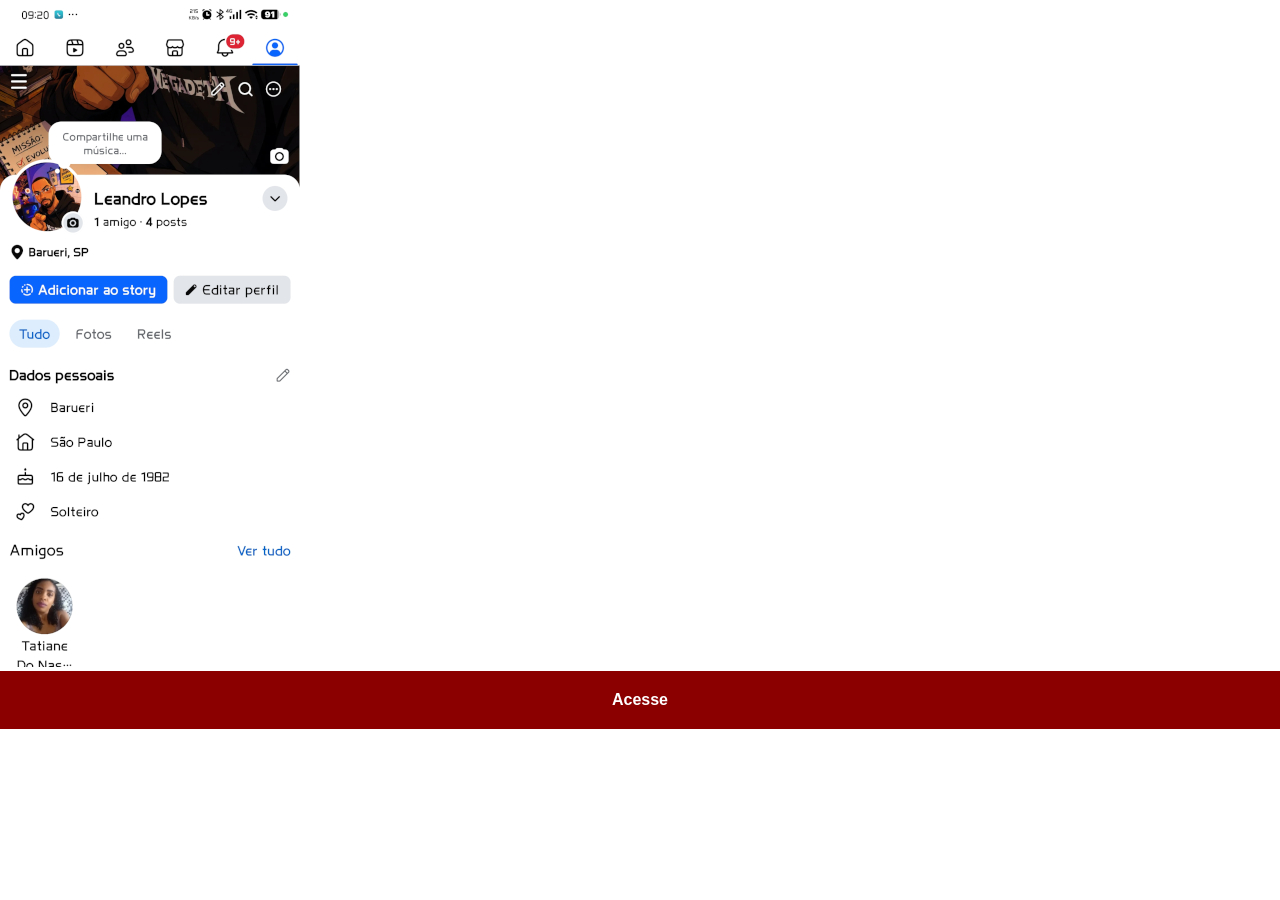
==== facebook.html @ 149153d3 "atualizei as telas" ====
<!DOCTYPE html>
<html lang="pt-br">
<head>
    <meta charset="UTF-8">
    <meta name="viewport" content="width=device-width, initial-scale=1.0">
    <title>Facebook</title>
    <style>
        *{
            margin:0px;
            padding:0px;
            font-family: arial;
        }
        ::-webkit-scrollbar{
            width: 0px;
            height: 0px;
        }
        a{
            display: block;
            background-color:darkred;
            color:white;
            padding:20px;
            text-align:center;
            font-weight: bold;
            text-decoration: none;
        }
        a:hover{
            background-color:red;
        }
    </style>
</head>
<body>
    <img src="imagens/tela-facebook2.jpg" alt="Facebook"><a href="https://www.facebook.com/leandrolc44/" target="_blank">Acesse</a>
</body>
</html>
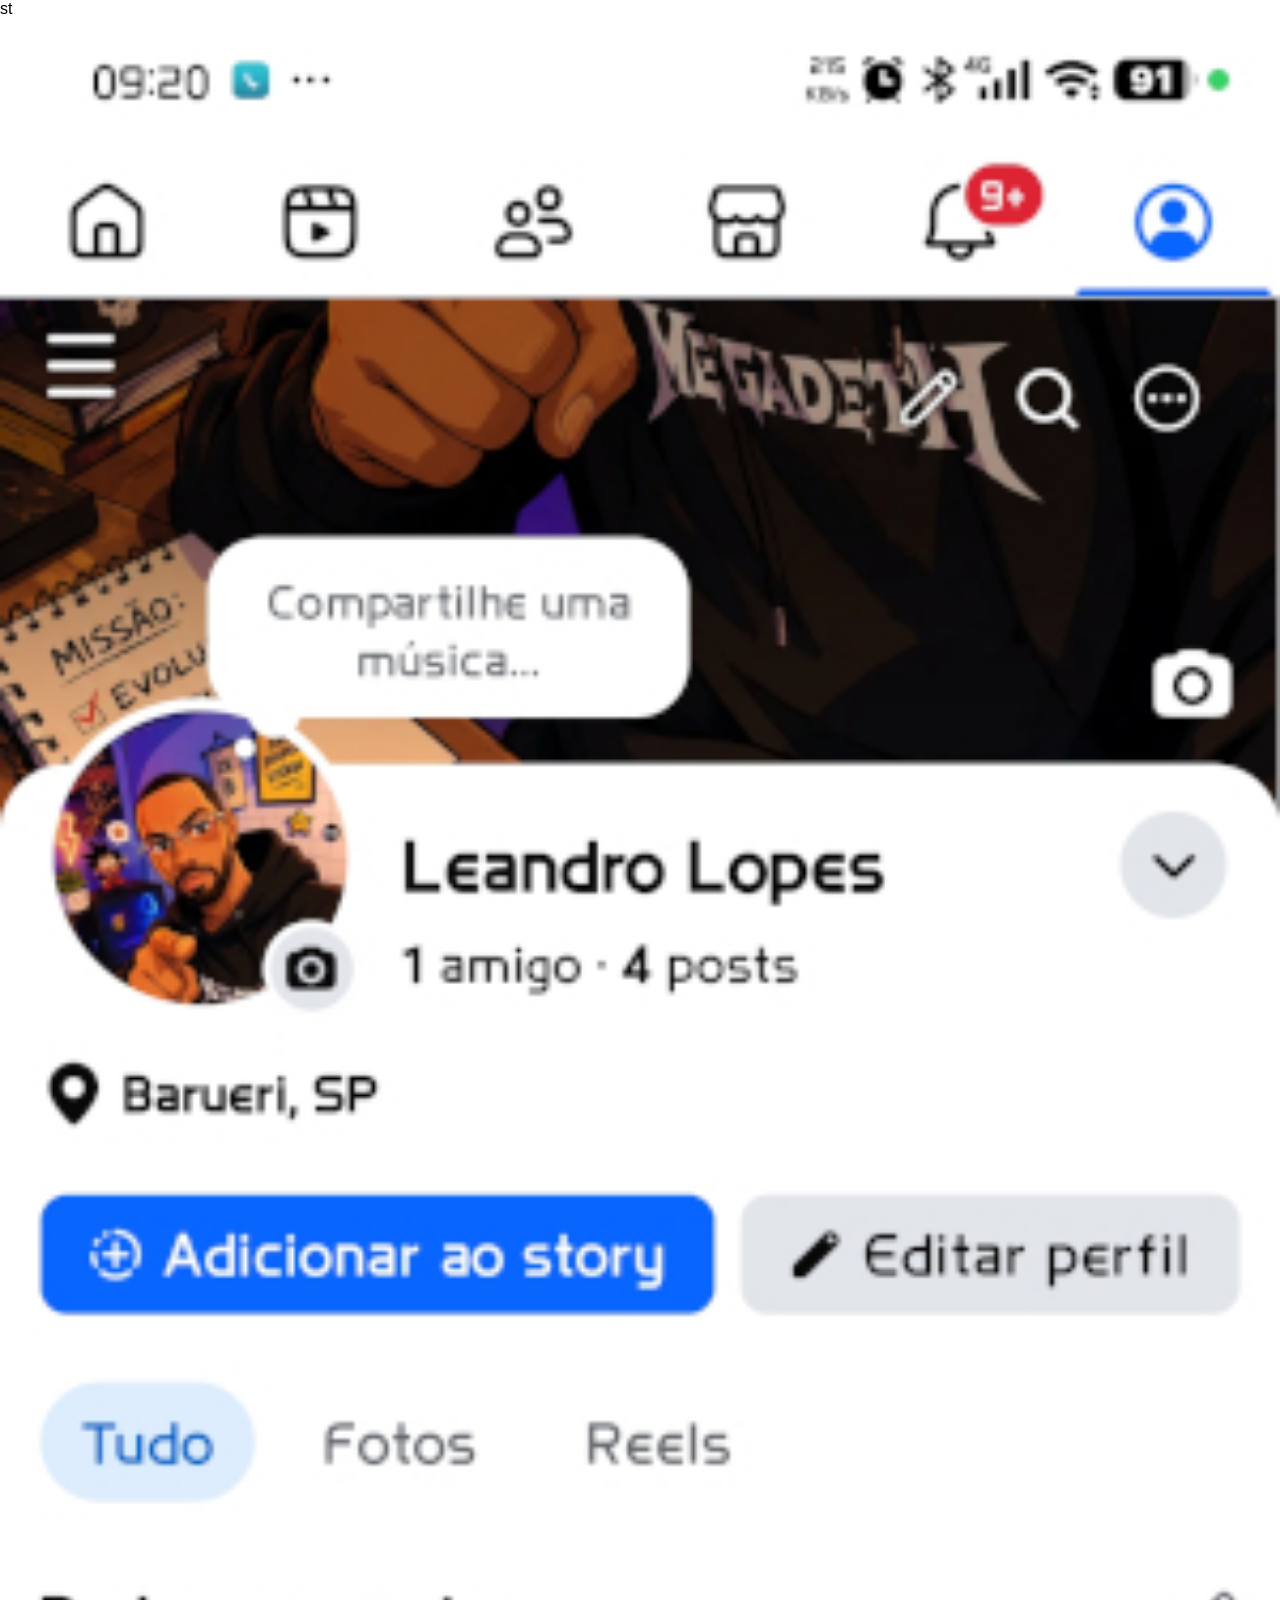
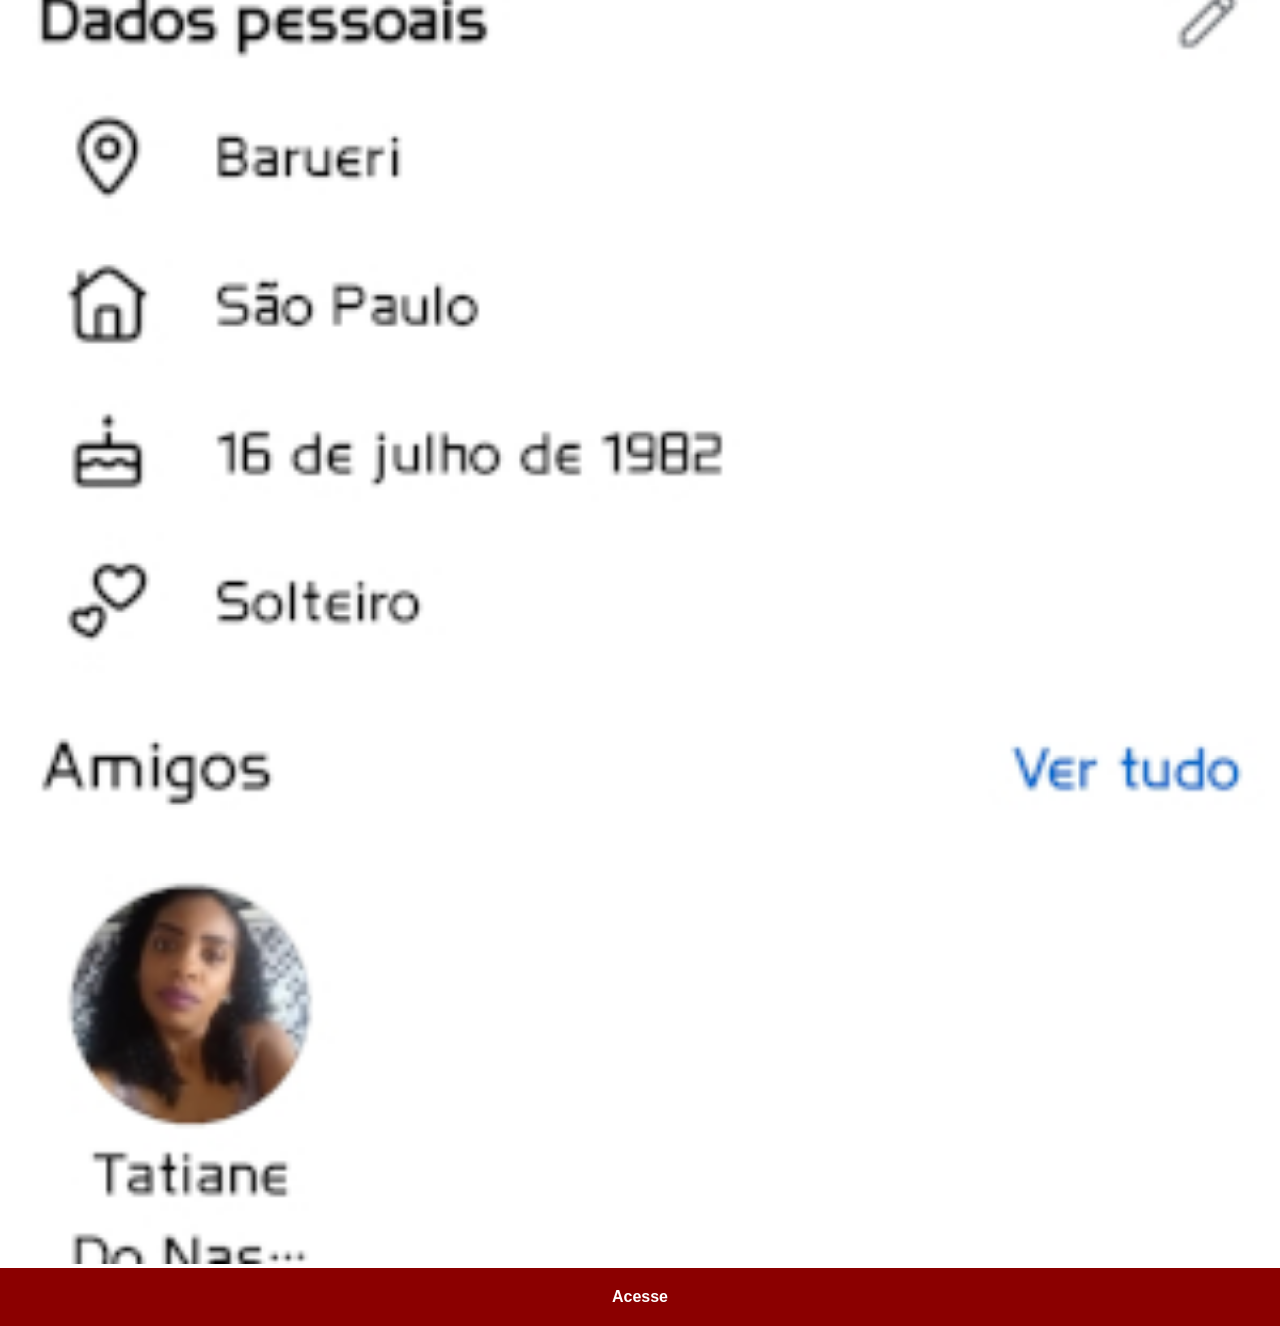
==== commit 3699f0a5: "consertei o css" ====
--- a/facebook.html
+++ b/facebook.html
@@ -4,29 +4,8 @@
     <meta charset="UTF-8">
     <meta name="viewport" content="width=device-width, initial-scale=1.0">
     <title>Facebook</title>
-    <style>
-        *{
-            margin:0px;
-            padding:0px;
-            font-family: arial;
-        }
-        ::-webkit-scrollbar{
-            width: 0px;
-            height: 0px;
-        }
-        a{
-            display: block;
-            background-color:darkred;
-            color:white;
-            padding:20px;
-            text-align:center;
-            font-weight: bold;
-            text-decoration: none;
-        }
-        a:hover{
-            background-color:red;
-        }
-    </style>
+    <link rel="stylesheet" href="css/social.css">
+    st   
 </head>
 <body>
     <img src="imagens/tela-facebook2.jpg" alt="Facebook"><a href="https://www.facebook.com/leandrolc44/" target="_blank">Acesse</a>
--- a/css/social.css
+++ b/css/social.css
@@ -0,0 +1,26 @@
+@charset "UTF-8";
+
+*{
+    margin: 0px;
+    padding:0px;
+    font-family:arial;
+} 
+::-webkit-scrollbar{
+    width:0px;
+    height:0px;
+}
+img{
+    width:100vw;
+}
+a{
+display: block;
+background-color: darkred;
+color:white;
+padding: 20px;
+text-align:center;
+font-weight:bolder;
+text-decoration:none;
+}
+a:hover{
+    background-color: red;
+}
